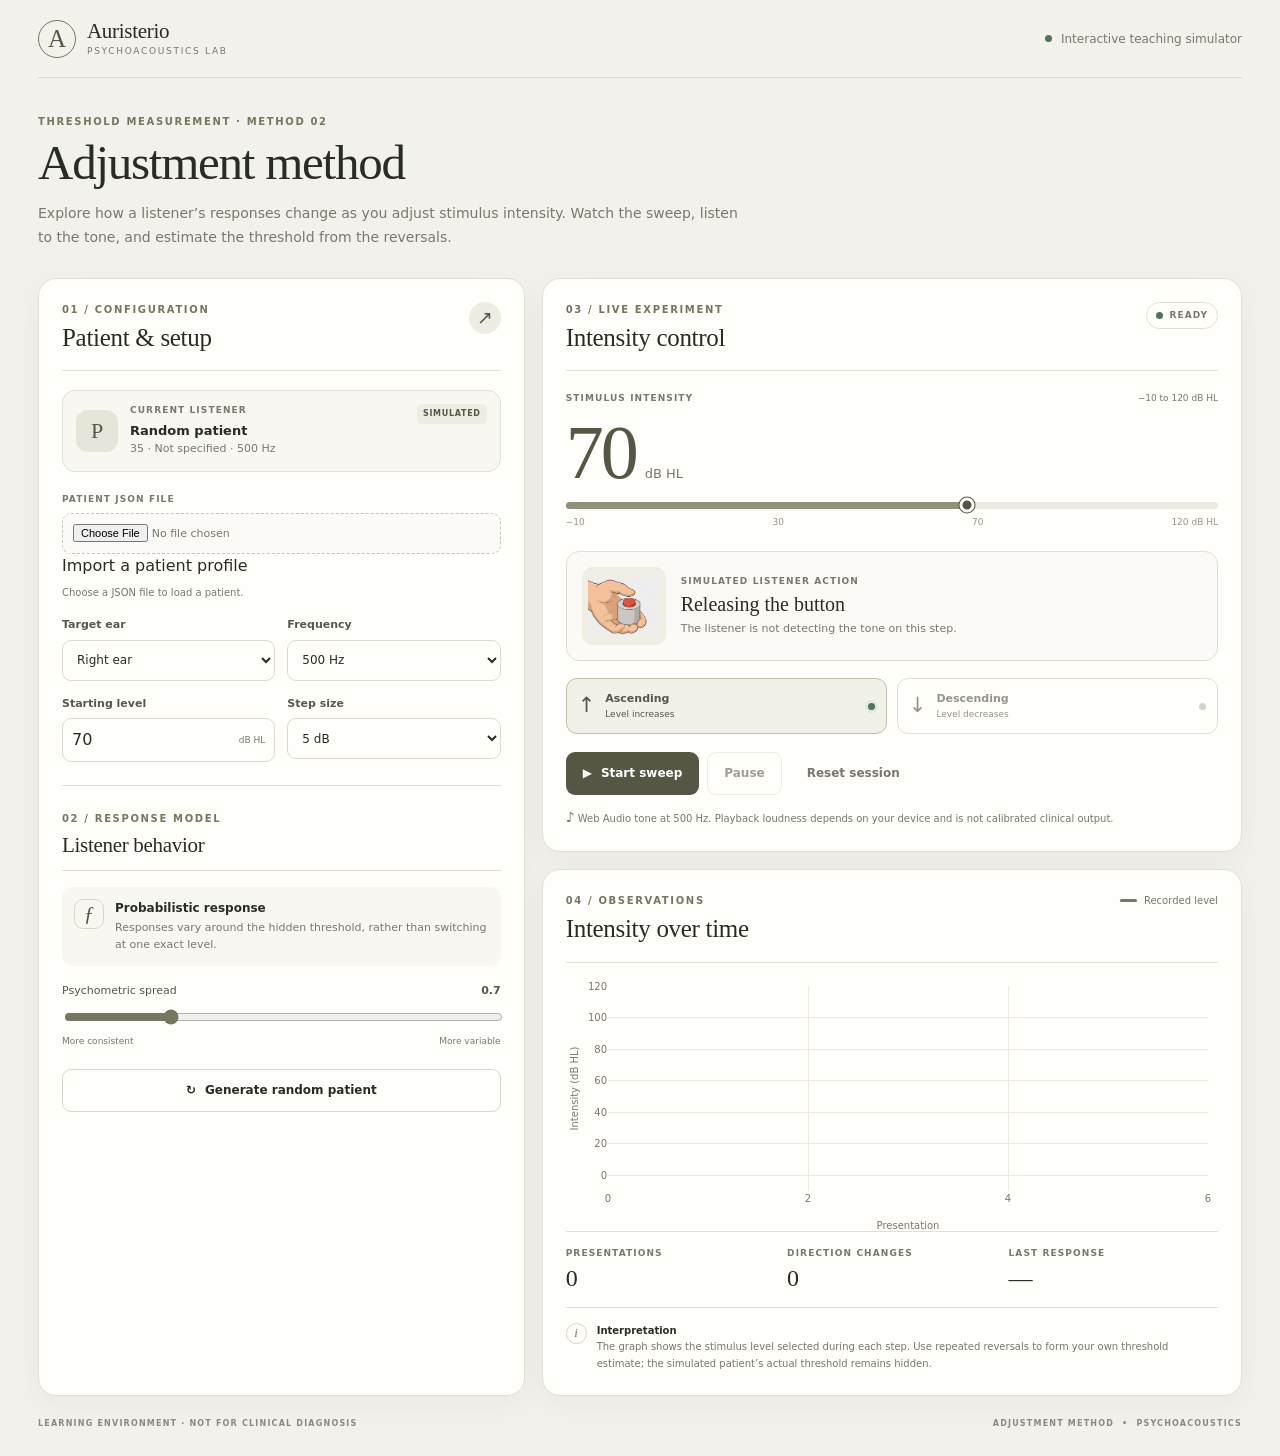
==== adjustment-method/adjustment.html @ 34e3912e "Changed the project" ====
<!doctype html>
<html lang="en">
<head>
  <meta charset="utf-8">
  <meta name="viewport" content="width=device-width, initial-scale=1">
  <meta name="theme-color" content="#e8e5dc">
  <title>Adjustment Method · Psychoacoustics Lab</title>
  <link rel="stylesheet" href="./adjustment_style.css">
  <script src="https://cdn.plot.ly/plotly-2.35.2.min.js"></script>
  <script src="./adjustment_script.js" defer></script>
</head>
<body>
  <div class="app-shell">
    <header class="topbar">
      <a class="wordmark" href="#" aria-label="Psychoacoustics Lab home">
        <span class="wordmark-mark">A</span>
        <span><strong>Auristerio</strong><small>PSYCHOACOUSTICS LAB</small></span>
      </a>
      <div class="topbar-meta"><span class="status-dot"></span> Interactive teaching simulator</div>
    </header>

    <main>
      <section class="page-intro">
        <div>
          <p class="eyebrow">THRESHOLD MEASUREMENT · METHOD 02</p>
          <h1>Adjustment method</h1>
          <p class="intro-copy">Explore how a listener’s responses change as you adjust stimulus intensity. Watch the sweep, listen to the tone, and estimate the threshold from the reversals.</p>
        </div>
      </section>

      <section class="workspace">
        <aside class="panel setup-panel">
          <div class="panel-heading">
            <div><p class="section-kicker">01 / CONFIGURATION</p><h2>Patient & setup</h2></div>
            <span class="heading-icon">↗</span>
          </div>

          <div class="patient-card">
            <div class="patient-avatar" aria-hidden="true">P</div>
            <div class="patient-copy"><span class="field-label">CURRENT LISTENER</span><strong id="patientName">Random patient</strong><span id="patientMeta" class="muted">Threshold profile · 500 Hz</span></div>
            <span class="patient-tag" id="patientTag">SIMULATED</span>
          </div>

          <label class="field-label" for="patientFile">PATIENT JSON FILE</label>
          <div class="file-control">
            <input id="patientFile" type="file" accept=".json,application/json">
            <span class="file-hint">Import a patient profile</span>
          </div>
          <p class="helper-text" id="importStatus" role="status">Choose a JSON file to load a patient.</p>

          <div class="field-grid">
            <div class="field">
              <label for="targetEar">Target ear</label>
              <select id="targetEar">
                <option value="right_ear" selected>Right ear</option>
                <option value="left_ear">Left ear</option>
              </select>
            </div>
            <div class="field">
              <label for="targetFrequency">Frequency</label>
              <select id="targetFrequency">
                <option value="250">250 Hz</option><option value="500" selected>500 Hz</option>
                <option value="1000">1 kHz</option><option value="2000">2 kHz</option>
                <option value="4000">4 kHz</option><option value="8000">8 kHz</option>
              </select>
            </div>
          </div>

          <div class="field-grid">
            <div class="field">
              <label for="startLevel">Starting level</label>
              <div class="input-unit"><input id="startLevel" type="number" min="-10" max="120" step="5" value="70"><span>dB HL</span></div>
            </div>
            <div class="field">
              <label for="stepSize">Step size</label>
              <select id="stepSize"><option value="1">1 dB</option><option value="2">2 dB</option><option value="5" selected>5 dB</option><option value="10">10 dB</option></select>
            </div>
          </div>

          <div class="divider"></div>
          <div class="panel-heading compact">
            <div><p class="section-kicker">02 / RESPONSE MODEL</p><h2>Listener behavior</h2></div>
          </div>
          <div class="model-note"><span class="model-glyph">ƒ</span><p><strong>Probabilistic response</strong><br><span>Responses vary around the hidden threshold, rather than switching at one exact level.</span></p></div>
          <label class="range-label" for="slope">Psychometric spread <strong id="slopeValue">0.7</strong></label>
          <input id="slope" class="range-input" type="range" min="0.3" max="2" step="0.1" value="0.7">
          <div class="range-ends"><span>More consistent</span><span>More variable</span></div>
          <button id="newPatientBtn" class="button button-secondary full-width" type="button"><span aria-hidden="true">↻</span> Generate random patient</button>
        </aside>

        <section class="panel experiment-panel">
          <div class="panel-heading">
            <div><p class="section-kicker">03 / LIVE EXPERIMENT</p><h2>Intensity control</h2></div>
            <span class="live-badge"><span class="status-dot"></span><span id="sessionStatus">READY</span></span>
          </div>
          <div class="stimulus-stage">
            <div class="stimulus-topline"><span>STIMULUS INTENSITY</span><span id="levelBounds">−10 to 120 dB HL</span></div>
            <div class="level-readout"><strong id="sweepValue">70</strong><span>dB HL</span></div>
            <div class="level-track" aria-hidden="true"><div id="levelTrackFill" class="level-track-fill"></div><span id="levelTrackMarker" class="level-track-marker"></span></div>
            <div class="level-scale"><span>−10</span><span>30</span><span>70</span><span>120 dB HL</span></div>

            <div class="hand-state">
              <div class="hand-image-wrap"><img src="./images/releasing.png" id="handImage" alt="Illustration of a hand releasing the response button"></div>
              <div class="hand-copy"><span class="field-label">SIMULATED LISTENER ACTION</span><strong id="handStateTitle">Releasing the button</strong><p id="handStateCopy">The tone is not reliably audible at this level.</p></div>
            </div>
            <div class="direction-indicators">
              <div id="ascendBox" class="direction-card active"><span class="direction-arrow">↑</span><span><strong>Ascending</strong><small>Level increases</small></span><span class="direction-light"></span></div>
              <div id="descendBox" class="direction-card"><span class="direction-arrow">↓</span><span><strong>Descending</strong><small>Level decreases</small></span><span class="direction-light"></span></div>
            </div>
            <div class="control-row">
              <button id="mainStartBtn" class="button button-primary" type="button"><span aria-hidden="true">▶</span> Start sweep</button>
              <button id="pauseBtn" class="button button-secondary" type="button" disabled>Pause</button>
              <button id="resetBtn" class="button button-quiet" type="button">Reset session</button>
            </div>
            <p class="helper-text audio-note"><span aria-hidden="true">♪</span> Web Audio tone at 500 Hz. Playback loudness depends on your device and is not calibrated clinical output.</p>
          </div>
        </section>

        <section class="panel results-panel">
          <div class="panel-heading">
            <div><p class="section-kicker">04 / OBSERVATIONS</p><h2>Intensity over time</h2></div>
            <span class="chart-legend"><i></i> Recorded level</span>
          </div>
          <div id="plot" class="plot-area" aria-label="Live plot of stimulus intensity over time"></div>
          <div class="results-footer">
            <div><span class="field-label">PRESENTATIONS</span><strong id="presentationCount">0</strong></div>
            <div><span class="field-label">DIRECTION CHANGES</span><strong id="reversalCount">0</strong></div>
            <div><span class="field-label">LAST RESPONSE</span><strong id="lastResponse">—</strong></div>
          </div>
          <div class="observation-note"><span class="note-mark">i</span><p><strong>Interpretation</strong><br>The graph shows the stimulus level selected during each step. Use repeated reversals to form your own threshold estimate; the simulated patient’s actual threshold remains hidden.</p></div>
        </section>
      </section>

      <footer class="page-footer"><span>LEARNING ENVIRONMENT · NOT FOR CLINICAL DIAGNOSIS</span><span>ADJUSTMENT METHOD <i>•</i> PSYCHOACOUSTICS</span></footer>
    </main>
  </div>
</body>
</html>
---- adjustment-method/adjustment_style.css ----
:root {
  --paper: #f3f1eb;
  --surface: #fffefa;
  --surface-muted: #f8f7f2;
  --ink: #292b25;
  --muted: #77786e;
  --line: #e2dfd5;
  --olive: #77765e;
  --olive-dark: #555744;
  --olive-pale: #eeede4;
  --green: #4f745a;
  --red: #a35f54;
  --radius: 18px;
  --shadow: 0 8px 30px rgba(48, 48, 37, .045);
}
* { box-sizing: border-box; }
html { min-height: 100%; }
body { margin: 0; color: var(--ink); background: var(--paper); font-family: Inter, ui-sans-serif, system-ui, -apple-system, BlinkMacSystemFont, "Segoe UI", sans-serif; line-height: 1.5; }
button, input, select { font: inherit; }
button, select, input[type="range"], input[type="file"] { cursor: pointer; }
.app-shell { max-width: 1500px; margin: 0 auto; padding: 0 38px; }
.topbar { min-height: 78px; display: flex; align-items: center; justify-content: space-between; border-bottom: 1px solid #dcd9cf; }
.wordmark { display: flex; align-items: center; gap: 11px; color: inherit; text-decoration: none; }
.wordmark-mark { width: 38px; height: 38px; display: grid; place-items: center; border: 1px solid var(--olive); border-radius: 50%; color: var(--olive-dark); font: 25px Georgia, serif; }
.wordmark strong { display: block; font: 21px Georgia, "Times New Roman", serif; letter-spacing: -.3px; }
.wordmark small { display: block; margin-top: 1px; color: var(--muted); font-size: 9px; letter-spacing: 1.7px; }
.topbar-meta { display: flex; align-items: center; gap: 9px; color: var(--muted); font-size: 12px; }
.status-dot { display: inline-block; width: 7px; height: 7px; background: var(--green); border-radius: 50%; }
main { padding: 36px 0 18px; }
.page-intro { display: flex; align-items: center; justify-content: space-between; gap: 25px; margin-bottom: 28px; }
.eyebrow, .section-kicker { margin: 0 0 8px; color: var(--olive); font-size: 10px; font-weight: 750; letter-spacing: 1.65px; }
h1, h2, p { margin-top: 0; }
.page-intro h1 { margin: 0; font: 400 clamp(35px, 4vw, 49px)/1.08 Georgia, "Times New Roman", serif; letter-spacing: -1.25px; }
.intro-copy { max-width: 710px; margin: 12px 0 0; color: var(--muted); font-size: 14px; line-height: 1.7; }
.method-stamp { width: 91px; height: 91px; flex: 0 0 auto; display: flex; flex-direction: column; justify-content: center; align-items: center; border: 1px solid #d4d1c4; border-radius: 50%; color: var(--olive-dark); }
.method-stamp span, .method-stamp small { font-size: 8px; letter-spacing: 1.5px; }
.method-stamp strong { font: 30px Georgia, serif; line-height: 1.05; }
.workspace { display: grid; grid-template-columns: minmax(275px, .83fr) minmax(360px, 1.17fr); gap: 17px; align-items: stretch; }
.panel { min-width: 0; overflow: hidden; background: var(--surface); border: 1px solid var(--line); border-radius: var(--radius); box-shadow: var(--shadow); }
.setup-panel { grid-row: span 2; padding: 23px; }
.panel-heading { display: flex; align-items: flex-start; justify-content: space-between; gap: 14px; padding-bottom: 18px; border-bottom: 1px solid var(--line); }
.panel-heading h2 { margin: 0; font: 400 25px/1.15 Georgia, "Times New Roman", serif; letter-spacing: -.3px; }
.panel-heading .section-kicker { margin-bottom: 7px; }
.heading-icon { display: grid; place-items: center; width: 32px; height: 32px; border-radius: 50%; background: var(--olive-pale); color: var(--olive-dark); font-size: 19px; }
.panel-heading.compact { margin-top: 25px; padding-bottom: 13px; }
.panel-heading.compact h2 { font-size: 21px; }
.patient-card { display: flex; align-items: center; gap: 12px; margin: 19px 0 21px; padding: 13px; border: 1px solid var(--line); border-radius: 13px; background: var(--surface-muted); }
.patient-avatar { display: grid; place-items: center; width: 42px; height: 42px; flex: 0 0 auto; border-radius: 12px; background: #e7e5d9; color: var(--olive-dark); font: 22px Georgia, serif; }
.patient-copy { min-width: 0; flex: 1; }
.field-label { display: block; color: var(--muted); font-size: 9px; font-weight: 750; letter-spacing: 1.1px; }
.patient-copy strong { display: block; margin: 3px 0 1px; overflow: hidden; font-size: 13px; text-overflow: ellipsis; white-space: nowrap; }
.muted { display: block; color: var(--muted); font-size: 11px; }
.patient-tag { align-self: flex-start; padding: 4px 6px; border-radius: 5px; background: var(--olive-pale); color: var(--olive-dark); font-size: 8px; font-weight: 750; letter-spacing: .7px; }
.file-control { position: relative; margin-top: 7px; }
.file-control input { width: 100%; padding: 10px; border: 1px dashed #c9c6b9; border-radius: 9px; background: #fbfaf6; color: var(--muted); font-size: 11px; }
.helper-text { margin: 7px 0 17px; color: var(--muted); font-size: 10px; line-height: 1.55; }
#importStatus.error { color: #9e493f; }
#importStatus.success { color: var(--green); }
.field-grid { display: grid; grid-template-columns: 1fr 1fr; gap: 12px; margin: 15px 0; }
.field label { display: block; margin-bottom: 6px; color: #57584f; font-size: 11px; font-weight: 650; }
.field select, .input-unit { width: 100%; min-height: 41px; border: 1px solid #dcd9cf; border-radius: 9px; background: #fffefa; color: var(--ink); }
.field select { padding: 0 10px; font-size: 12px; }
.input-unit { display: flex; align-items: center; padding-right: 9px; }
.input-unit input { width: 100%; min-width: 0; padding: 9px; border: 0; outline: 0; background: transparent; color: var(--ink); }
.input-unit span { flex: 0 0 auto; color: var(--muted); font-size: 9px; }
.divider { height: 1px; margin: 23px 0; background: var(--line); }
.model-note { display: flex; align-items: flex-start; gap: 11px; margin: 16px 0; padding: 12px; border-radius: 11px; background: var(--surface-muted); }
.model-glyph { display: grid; place-items: center; width: 30px; height: 30px; flex: 0 0 auto; border: 1px solid #d9d6c8; border-radius: 9px; color: var(--olive-dark); font: italic 21px Georgia, serif; }
.model-note p { margin: 0; font-size: 11px; line-height: 1.6; }
.model-note strong { font-size: 12px; }
.model-note p span { color: var(--muted); }
.range-label { display: flex; justify-content: space-between; gap: 10px; margin: 17px 0 8px; color: #55564e; font-size: 11px; }
.range-label strong { color: var(--olive-dark); }
.range-input { width: 100%; accent-color: var(--olive); }
.range-ends { display: flex; justify-content: space-between; margin-top: 3px; color: var(--muted); font-size: 9px; }
.button { display: inline-flex; align-items: center; justify-content: center; gap: 9px; min-height: 43px; padding: 0 16px; border: 1px solid transparent; border-radius: 9px; font-size: 12px; font-weight: 700; transition: background .18s ease, transform .18s ease, border-color .18s ease; }
.button:hover:not(:disabled) { transform: translateY(-1px); }
.button:disabled { cursor: not-allowed; opacity: .45; }
.button-primary { background: var(--olive-dark); color: white; }
.button-primary:hover:not(:disabled) { background: #444636; }
.button-secondary { border-color: #d9d6cb; background: #fffefa; color: var(--ink); }
.button-secondary:hover:not(:disabled) { background: var(--olive-pale); }
.button-quiet { background: transparent; color: var(--muted); }
.full-width { width: 100%; margin-top: 20px; }
.experiment-panel { padding: 23px; }
.live-badge { display: inline-flex; align-items: center; gap: 7px; padding: 6px 9px; border: 1px solid var(--line); border-radius: 20px; color: var(--muted); font-size: 9px; font-weight: 750; letter-spacing: 1px; }
.stimulus-stage { padding-top: 21px; }
.stimulus-topline { display: flex; justify-content: space-between; gap: 10px; color: var(--muted); font-size: 9px; font-weight: 750; letter-spacing: 1.1px; }
.stimulus-topline span:last-child { font-weight: 500; letter-spacing: 0; }
.level-readout { display: flex; align-items: baseline; gap: 9px; margin: 8px 0 12px; }
.level-readout strong { font: 400 clamp(54px, 6vw, 76px)/1 Georgia, serif; letter-spacing: -3px; color: var(--olive-dark); font-variant-numeric: tabular-nums; }
.level-readout span { color: var(--muted); font-size: 13px; }
.level-track { position: relative; height: 7px; border-radius: 10px; background: #eae8df; }
.level-track-fill { width: 61.5%; height: 100%; border-radius: inherit; background: #92917a; transition: width .25s ease; }
.level-track-marker { position: absolute; top: 50%; left: 61.5%; width: 15px; height: 15px; border: 3px solid var(--surface); border-radius: 50%; background: var(--olive-dark); box-shadow: 0 0 0 1px var(--olive-dark); transform: translate(-50%, -50%); transition: left .25s ease; }
.level-scale { display: flex; justify-content: space-between; margin-top: 7px; color: #96958b; font-size: 9px; }
.hand-state { display: flex; align-items: center; gap: 15px; margin: 22px 0 17px; padding: 15px; border: 1px solid var(--line); border-radius: 13px; background: #fbfaf6; }
.hand-image-wrap { display: grid; place-items: center; width: 84px; height: 78px; flex: 0 0 auto; overflow: hidden; border-radius: 11px; background: #f0eee5; }
#handImage { display: block; width: 100%; height: 100%; object-fit: contain; padding: 6px; }
.hand-copy strong { display: block; margin: 4px 0; font: 20px Georgia, serif; }
.hand-copy p { margin: 0; color: var(--muted); font-size: 11px; line-height: 1.55; }
.direction-indicators { display: grid; grid-template-columns: 1fr 1fr; gap: 10px; }
.direction-card { display: flex; align-items: center; gap: 10px; padding: 11px; border: 1px solid var(--line); border-radius: 11px; color: #96958b; }
.direction-card .direction-arrow { font-size: 21px; }
.direction-card strong, .direction-card small { display: block; }
.direction-card strong { font-size: 11px; }
.direction-card small { margin-top: 1px; font-size: 9px; }
.direction-light { width: 7px; height: 7px; margin-left: auto; border-radius: 50%; background: #d5d2c8; }
.direction-card.active { border-color: #bfc0aa; background: #f1f1e8; color: var(--olive-dark); }
.direction-card.active .direction-light { background: var(--green); box-shadow: 0 0 0 3px #dfe8de; }
.control-row { display: flex; flex-wrap: wrap; gap: 8px; margin-top: 18px; }
.audio-note { margin: 12px 0 0; }
.audio-note span { color: var(--olive); font-size: 14px; }
.results-panel { grid-column: 2; padding: 23px; }
.chart-legend { display: flex; align-items: center; gap: 7px; color: var(--muted); font-size: 10px; }
.chart-legend i { display: block; width: 17px; height: 3px; border-radius: 2px; background: var(--olive); }
.plot-area { min-height: 260px; margin: 8px -6px 0; }
.results-footer { display: grid; grid-template-columns: repeat(3, 1fr); gap: 12px; padding: 15px 0; border-top: 1px solid var(--line); border-bottom: 1px solid var(--line); }
.results-footer strong { display: block; margin-top: 4px; font: 24px Georgia, serif; font-variant-numeric: tabular-nums; }
.observation-note { display: flex; gap: 10px; margin-top: 15px; }
.note-mark { display: grid; place-items: center; width: 21px; height: 21px; flex: 0 0 auto; border: 1px solid #d7d4c6; border-radius: 50%; color: var(--olive); font: italic 13px Georgia, serif; }
.observation-note p { margin: 0; color: var(--muted); font-size: 10px; line-height: 1.65; }
.observation-note strong { color: var(--ink); }
.page-footer { display: flex; justify-content: space-between; gap: 15px; padding: 22px 0 8px; color: #8a897f; font-size: 8px; font-weight: 700; letter-spacing: 1.2px; }
.page-footer i { padding: 0 4px; font-style: normal; }
@media (min-width: 1200px) { .workspace { grid-template-columns: minmax(290px, .82fr) minmax(380px, 1.18fr); } }
@media (max-width: 900px) { .app-shell { padding: 0 22px; } .workspace { grid-template-columns: 1fr 1fr; } .setup-panel { grid-row: auto; } .experiment-panel { grid-column: 2; } .results-panel { grid-column: 1 / -1; } }
@media (max-width: 650px) { .app-shell { padding: 0 14px; } .topbar { min-height: 66px; } .topbar-meta { font-size: 0; } .topbar-meta .status-dot { width: 8px; height: 8px; } main { padding-top: 25px; } .page-intro { align-items: flex-start; } .method-stamp { width: 68px; height: 68px; } .method-stamp strong { font-size: 24px; } .method-stamp span, .method-stamp small { font-size: 6px; } .workspace { grid-template-columns: 1fr; } .setup-panel, .experiment-panel, .results-panel { grid-column: auto; padding: 18px; } .panel-heading h2 { font-size: 23px; } .level-readout strong { font-size: 61px; } .control-row .button { flex: 1; } .page-footer { flex-direction: column; } }
@media (prefers-reduced-motion: reduce) { *, *::before, *::after { transition-duration: .01ms !important; } }
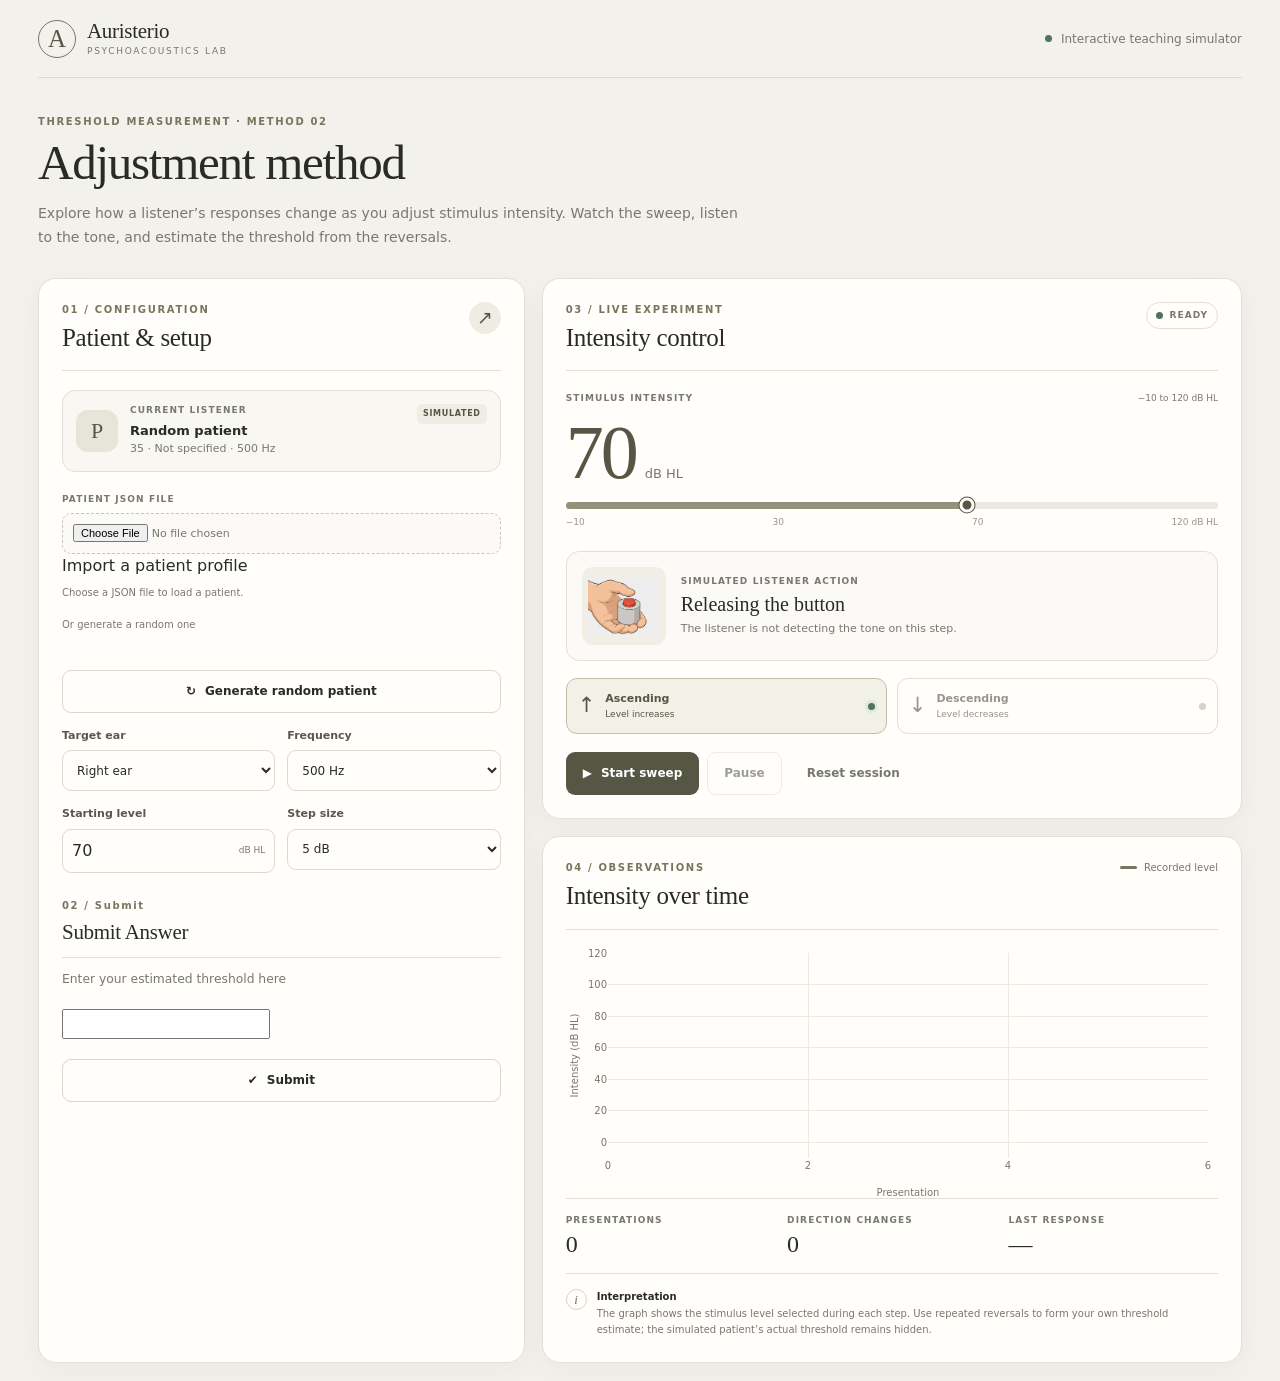
==== commit c922794c: "Added submit area for all the pages" ====
--- a/adjustment-method/adjustment.html
+++ b/adjustment-method/adjustment.html
@@ -47,6 +47,8 @@
             <span class="file-hint">Import a patient profile</span>
           </div>
           <p class="helper-text" id="importStatus" role="status">Choose a JSON file to load a patient.</p>
+          <p class="helper-text" id="importStatus" role="status">Or generate a random one</p>
+          <button id="newPatientBtn" class="button button-secondary full-width" type="button"><span aria-hidden="true">↻</span> Generate random patient</button>
 
           <div class="field-grid">
             <div class="field">
@@ -75,17 +77,16 @@
               <label for="stepSize">Step size</label>
               <select id="stepSize"><option value="1">1 dB</option><option value="2">2 dB</option><option value="5" selected>5 dB</option><option value="10">10 dB</option></select>
             </div>
+            
           </div>
 
-          <div class="divider"></div>
           <div class="panel-heading compact">
-            <div><p class="section-kicker">02 / RESPONSE MODEL</p><h2>Listener behavior</h2></div>
+            <div><p class="section-kicker">02 / Submit</p><h2>Submit Answer</h2></div>
           </div>
-          <div class="model-note"><span class="model-glyph">ƒ</span><p><strong>Probabilistic response</strong><br><span>Responses vary around the hidden threshold, rather than switching at one exact level.</span></p></div>
-          <label class="range-label" for="slope">Psychometric spread <strong id="slopeValue">0.7</strong></label>
-          <input id="slope" class="range-input" type="range" min="0.3" max="2" step="0.1" value="0.7">
-          <div class="range-ends"><span>More consistent</span><span>More variable</span></div>
-          <button id="newPatientBtn" class="button button-secondary full-width" type="button"><span aria-hidden="true">↻</span> Generate random patient</button>
+          <p class="helper">Enter your estimated threshold here</p>
+          <input type="number" style="margin-top: 20px;" id="userEstimation">
+          <button id="submitBtn" class="button button-secondary full-width" type="button"><span aria-hidden="true">✔</span>Submit</button>
+          <p id="responseElement"></p>
         </aside>
 
         <section class="panel experiment-panel">
@@ -112,7 +113,6 @@
               <button id="pauseBtn" class="button button-secondary" type="button" disabled>Pause</button>
               <button id="resetBtn" class="button button-quiet" type="button">Reset session</button>
             </div>
-            <p class="helper-text audio-note"><span aria-hidden="true">♪</span> Web Audio tone at 500 Hz. Playback loudness depends on your device and is not calibrated clinical output.</p>
           </div>
         </section>
 
@@ -129,9 +129,10 @@
           </div>
           <div class="observation-note"><span class="note-mark">i</span><p><strong>Interpretation</strong><br>The graph shows the stimulus level selected during each step. Use repeated reversals to form your own threshold estimate; the simulated patient’s actual threshold remains hidden.</p></div>
         </section>
+        
       </section>
 
-      <footer class="page-footer"><span>LEARNING ENVIRONMENT · NOT FOR CLINICAL DIAGNOSIS</span><span>ADJUSTMENT METHOD <i>•</i> PSYCHOACOUSTICS</span></footer>
+      
     </main>
   </div>
 </body>
--- a/adjustment-method/adjustment_style.css
+++ b/adjustment-method/adjustment_style.css
@@ -123,6 +123,7 @@
 .observation-note strong { color: var(--ink); }
 .page-footer { display: flex; justify-content: space-between; gap: 15px; padding: 22px 0 8px; color: #8a897f; font-size: 8px; font-weight: 700; letter-spacing: 1.2px; }
 .page-footer i { padding: 0 4px; font-style: normal; }
+.helper { margin: 12px 0 0; color: var(--muted); font-size: .77rem; line-height: 1.55; }
 @media (min-width: 1200px) { .workspace { grid-template-columns: minmax(290px, .82fr) minmax(380px, 1.18fr); } }
 @media (max-width: 900px) { .app-shell { padding: 0 22px; } .workspace { grid-template-columns: 1fr 1fr; } .setup-panel { grid-row: auto; } .experiment-panel { grid-column: 2; } .results-panel { grid-column: 1 / -1; } }
 @media (max-width: 650px) { .app-shell { padding: 0 14px; } .topbar { min-height: 66px; } .topbar-meta { font-size: 0; } .topbar-meta .status-dot { width: 8px; height: 8px; } main { padding-top: 25px; } .page-intro { align-items: flex-start; } .method-stamp { width: 68px; height: 68px; } .method-stamp strong { font-size: 24px; } .method-stamp span, .method-stamp small { font-size: 6px; } .workspace { grid-template-columns: 1fr; } .setup-panel, .experiment-panel, .results-panel { grid-column: auto; padding: 18px; } .panel-heading h2 { font-size: 23px; } .level-readout strong { font-size: 61px; } .control-row .button { flex: 1; } .page-footer { flex-direction: column; } }
